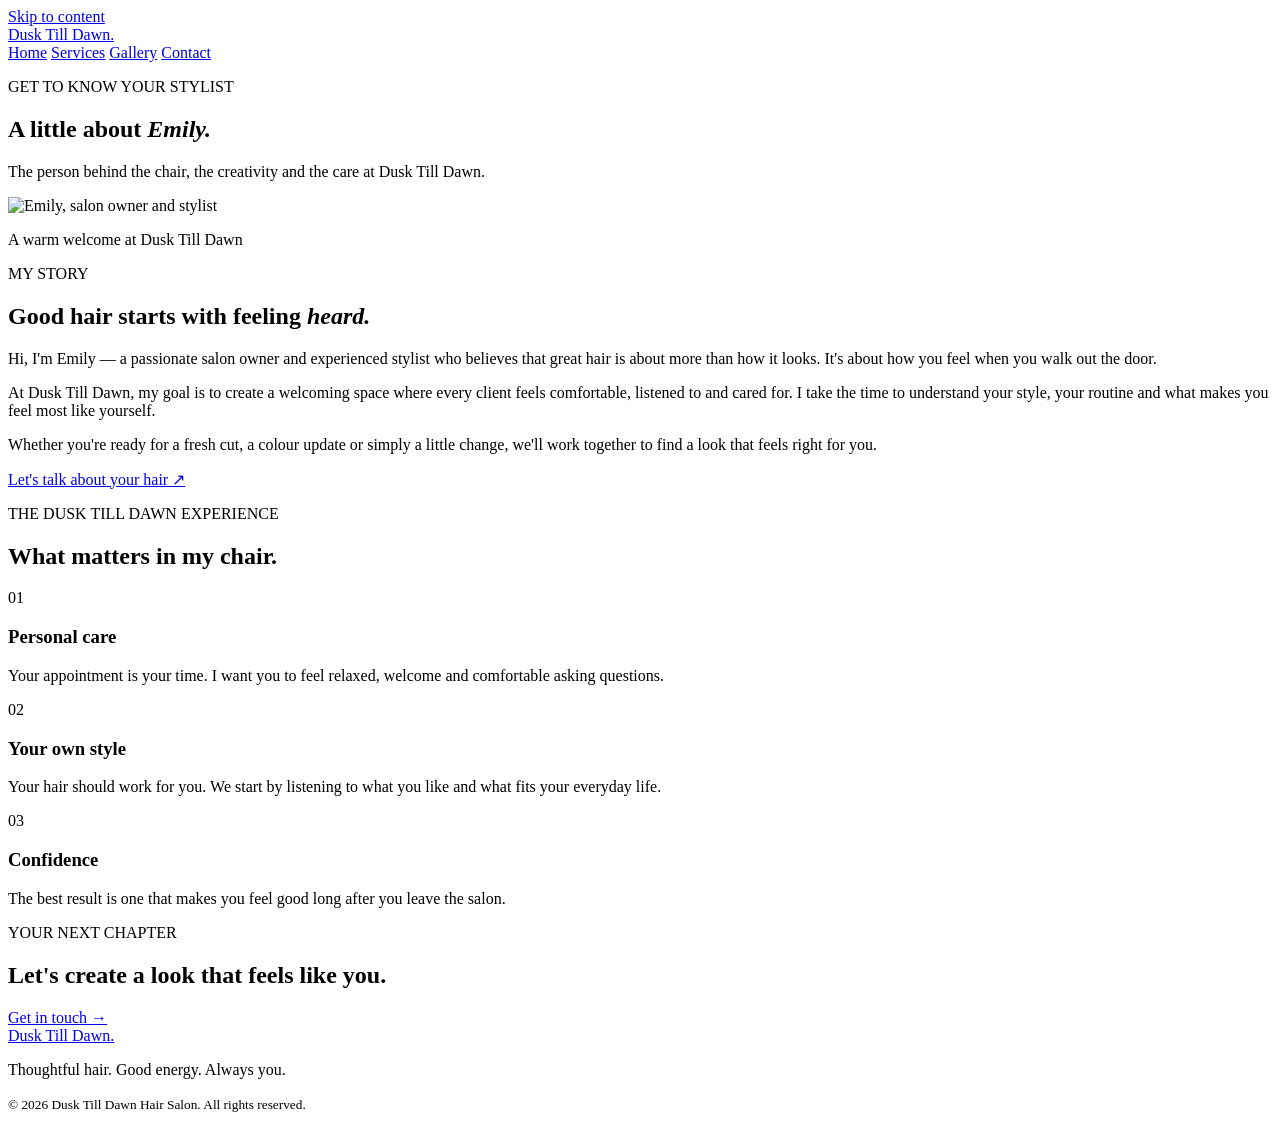
==== about.html @ a21759e8 "Add Emily about page" ====
<!DOCTYPE html>
<html lang="en">
<head>
  <meta charset="UTF-8">
  <meta name="viewport" content="width=device-width, initial-scale=1.0">
  <meta name="description" content="Meet Emily, the stylist behind Dusk Till Dawn Hair Salon.">
  <link rel="preconnect" href="https://fonts.googleapis.com">
  <link rel="preconnect" href="https://fonts.gstatic.com" crossorigin>
  <link href="https://fonts.googleapis.com/css2?family=DM+Sans:wght@400;500;600;700&family=Playfair+Display:wght@500;600;700&display=swap" rel="stylesheet">
  <link rel="stylesheet" href="css/about.css">
  <title>About Emily | Dusk Till Dawn Hair Salon</title>
</head>
<body>
  <a class="skip-link" href="#main">Skip to content</a>
  <header class="site-header">
    <a class="wordmark" href="index.html" aria-label="Dusk Till Dawn home">Dusk Till Dawn<span>.</span></a>
    <nav aria-label="Main navigation">
      <a href="index.html">Home</a>
      <a href="index.html#skills">Services</a>
      <a href="index.html#work">Gallery</a>
      <a href="index.html#contact">Contact</a>
    </nav>
  </header>

  <main id="main">
    <section class="about-hero" aria-labelledby="page-title">
      <p class="eyebrow">GET TO KNOW YOUR STYLIST</p>
      <h1 id="page-title">A little about <em>Emily.</em></h1>
      <p class="intro">The person behind the chair, the creativity and the care at Dusk Till Dawn.</p>
    </section>

    <section class="story-section" aria-labelledby="story-title">
      <div class="portrait-wrap">
        <img src="assets/images/owner.png" alt="Emily, salon owner and stylist">
        <p class="image-caption">A warm welcome at Dusk Till Dawn</p>
      </div>
      <div class="story-copy">
        <p class="eyebrow">MY STORY</p>
        <h2 id="story-title">Good hair starts with feeling <em>heard.</em></h2>
        <p>Hi, I'm Emily — a passionate salon owner and experienced stylist who believes that great hair is about more than how it looks. It's about how you feel when you walk out the door.</p>
        <p>At Dusk Till Dawn, my goal is to create a welcoming space where every client feels comfortable, listened to and cared for. I take the time to understand your style, your routine and what makes you feel most like yourself.</p>
        <p>Whether you're ready for a fresh cut, a colour update or simply a little change, we'll work together to find a look that feels right for you.</p>
        <a class="button" href="index.html#contact">Let's talk about your hair <span aria-hidden="true">↗</span></a>
      </div>
    </section>

    <section class="values-section" aria-labelledby="values-title">
      <p class="eyebrow">THE DUSK TILL DAWN EXPERIENCE</p>
      <h2 id="values-title">What matters in my chair.</h2>
      <div class="values-grid">
        <article>
          <span class="value-number">01</span>
          <h3>Personal care</h3>
          <p>Your appointment is your time. I want you to feel relaxed, welcome and comfortable asking questions.</p>
        </article>
        <article>
          <span class="value-number">02</span>
          <h3>Your own style</h3>
          <p>Your hair should work for you. We start by listening to what you like and what fits your everyday life.</p>
        </article>
        <article>
          <span class="value-number">03</span>
          <h3>Confidence</h3>
          <p>The best result is one that makes you feel good long after you leave the salon.</p>
        </article>
      </div>
    </section>

    <section class="closing-section">
      <p class="eyebrow">YOUR NEXT CHAPTER</p>
      <h2>Let's create a look that feels like you.</h2>
      <a class="button button-light" href="index.html#contact">Get in touch <span aria-hidden="true">→</span></a>
    </section>
  </main>

  <footer class="site-footer">
    <a class="wordmark" href="index.html">Dusk Till Dawn<span>.</span></a>
    <p>Thoughtful hair. Good energy. Always you.</p>
    <small>&copy; 2026 Dusk Till Dawn Hair Salon. All rights reserved.</small>
  </footer>
</body>
</html>
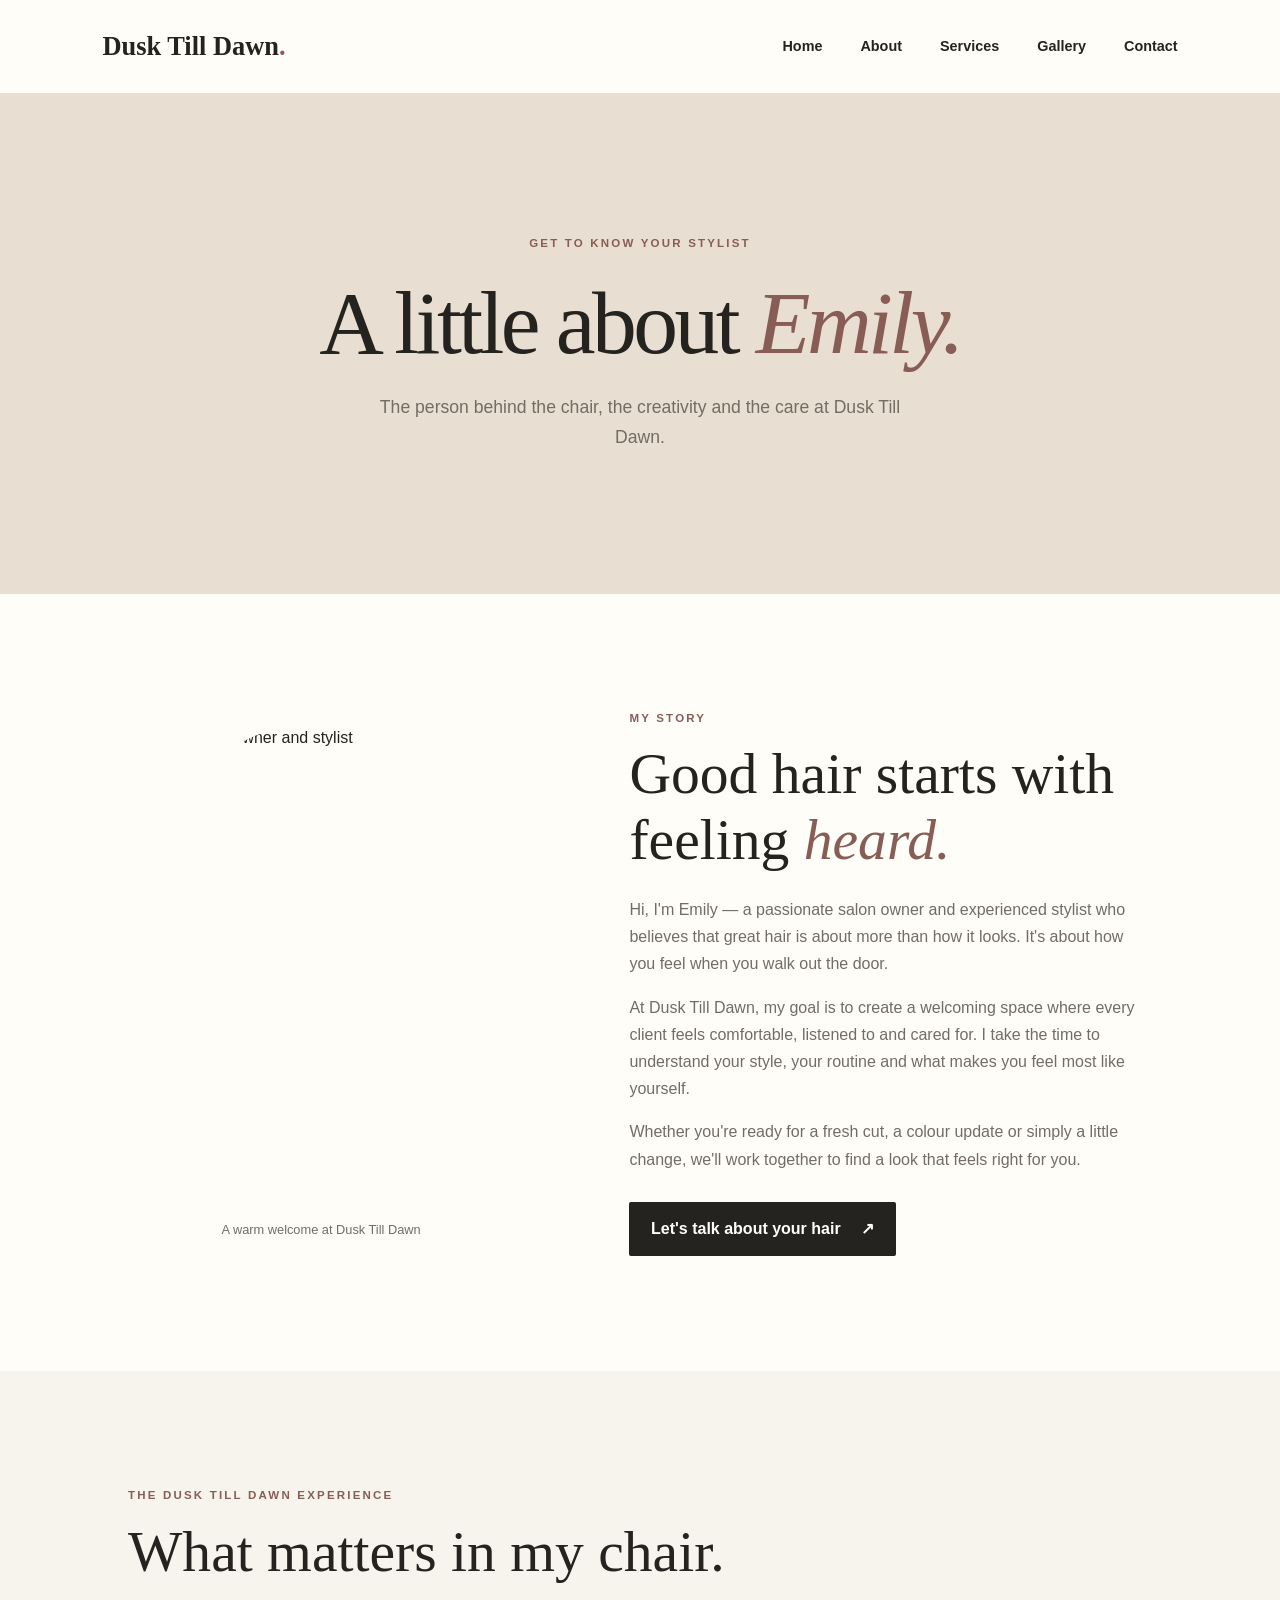
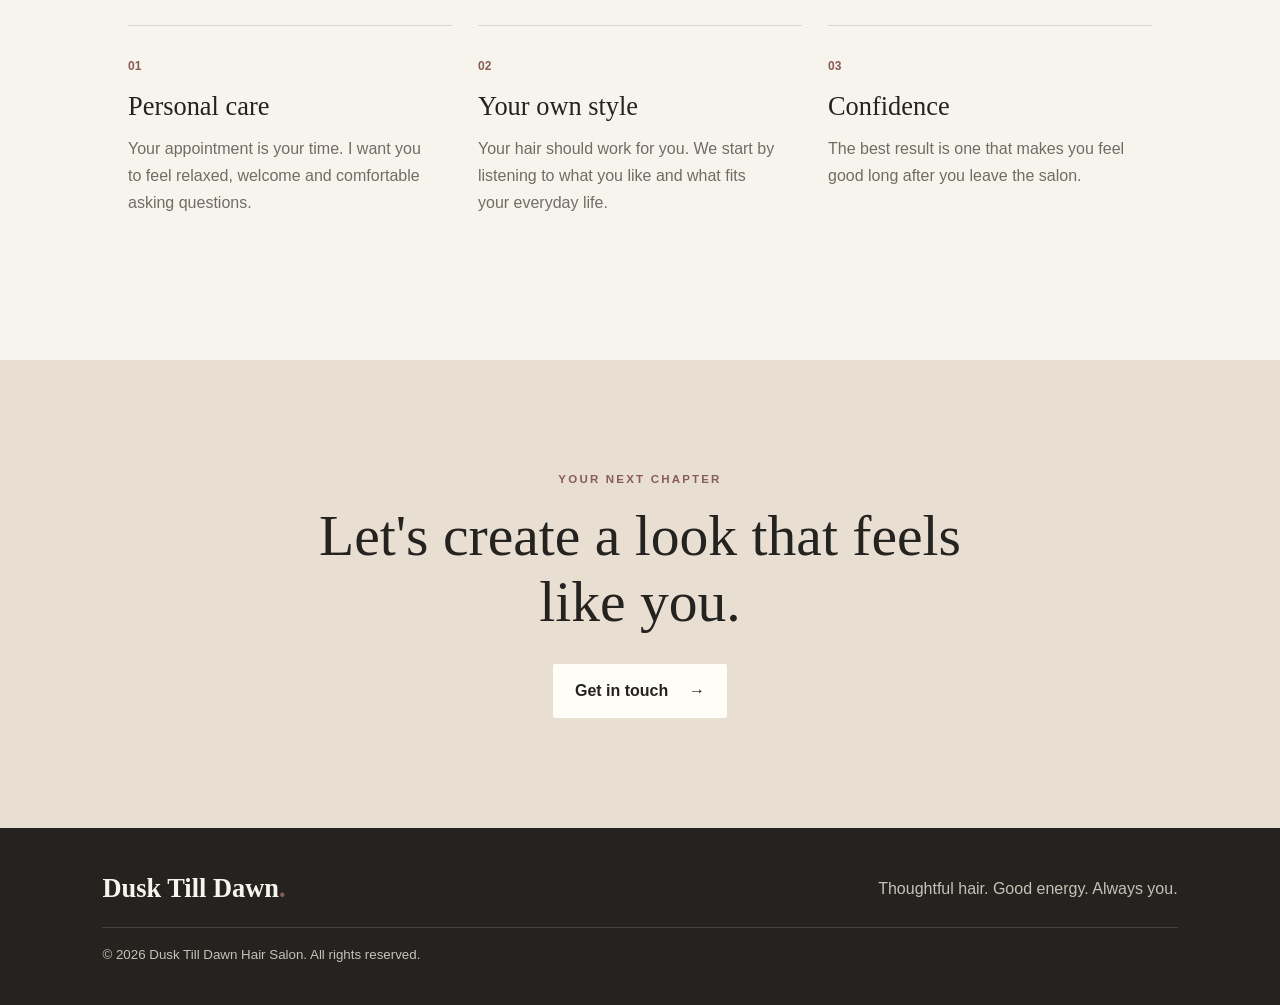
==== commit c19ccdd6: "Add active About link to site navigation" ====
--- a/about.html
+++ b/about.html
@@ -16,6 +16,7 @@
     <a class="wordmark" href="index.html" aria-label="Dusk Till Dawn home">Dusk Till Dawn<span>.</span></a>
     <nav aria-label="Main navigation">
       <a href="index.html">Home</a>
+      <a href="about.html" aria-current="page">About</a>
       <a href="index.html#skills">Services</a>
       <a href="index.html#work">Gallery</a>
       <a href="index.html#contact">Contact</a>
--- a/css/about.css
+++ b/css/about.css
@@ -0,0 +1,64 @@
+:root {
+  --ink: #24231f;
+  --muted: #716d64;
+  --cream: #f7f4ed;
+  --paper: #fffdf8;
+  --rose: #c58f82;
+  --rose-dark: #875d55;
+  --line: rgba(36, 35, 31, .14);
+}
+* { box-sizing: border-box; margin: 0; padding: 0; }
+html { scroll-behavior: smooth; }
+body { background: var(--cream); color: var(--ink); font-family: "DM Sans", Arial, sans-serif; font-size: 16px; line-height: 1.7; }
+a { color: inherit; text-decoration: none; }
+a:hover { color: var(--rose-dark); }
+.skip-link { position: absolute; left: -9999px; top: 1rem; z-index: 10; padding: .7rem 1rem; background: white; }
+.skip-link:focus { left: 1rem; }
+.site-header { display: flex; justify-content: space-between; align-items: center; gap: 2rem; padding: 24px clamp(24px, 8vw, 110px); background: var(--paper); }
+.wordmark { font-family: "Playfair Display", Georgia, serif; font-size: 1.65rem; font-weight: 600; }
+.wordmark span { color: var(--rose-dark); }
+.site-header nav { display: flex; flex-wrap: wrap; gap: clamp(16px, 3vw, 38px); }
+.site-header nav a { font-size: .9rem; font-weight: 600; }
+.about-hero { padding: clamp(75px, 11vw, 145px) 24px; text-align: center; background: #e9ded2; }
+.eyebrow { color: var(--rose-dark); font-size: .72rem; font-weight: 700; letter-spacing: .19em; text-transform: uppercase; }
+.about-hero .eyebrow { margin-bottom: 1.1rem; }
+h1, h2, h3 { font-family: "Playfair Display", Georgia, serif; font-weight: 500; line-height: 1.15; }
+h1 { font-size: clamp(3rem, 7vw, 6rem); letter-spacing: -.04em; }
+h1 em, h2 em { color: var(--rose-dark); }
+.intro { max-width: 560px; margin: 1.2rem auto 0; color: var(--muted); font-size: 1.1rem; }
+.story-section { display: grid; grid-template-columns: minmax(240px, .85fr) 1.15fr; align-items: center; gap: clamp(40px, 9vw, 125px); padding: clamp(65px, 9vw, 125px) clamp(24px, 10vw, 145px); background: var(--paper); }
+.portrait-wrap img { display: block; width: 100%; max-width: 430px; aspect-ratio: 4 / 5; object-fit: cover; border-radius: 48% 48% 4px 4px; }
+.image-caption { margin-top: .8rem; color: var(--muted); font-size: .8rem; text-align: center; }
+.story-copy h2, .values-section h2, .closing-section h2 { margin: .8rem 0 1.4rem; font-size: clamp(2.4rem, 4.5vw, 4rem); }
+.story-copy p:not(.eyebrow) { margin-top: 1rem; color: var(--muted); }
+.button { display: inline-flex; align-items: center; justify-content: center; gap: 1.3rem; min-height: 52px; margin-top: 1.8rem; padding: .85rem 1.35rem; border-radius: 2px; background: var(--ink); color: white; font-weight: 700; transition: transform .2s, background .2s; }
+.button:hover { transform: translateY(-2px); background: var(--rose-dark); color: white; }
+.values-section { padding: clamp(65px, 9vw, 120px) clamp(24px, 10vw, 145px); }
+.values-section h2 { max-width: 700px; }
+.values-grid { display: grid; grid-template-columns: repeat(3, 1fr); gap: 26px; margin-top: 2.5rem; }
+.values-grid article { padding: 1.6rem 1.5rem 1.8rem 0; border-top: 1px solid var(--line); }
+.value-number { color: var(--rose-dark); font-size: .75rem; font-weight: 700; }
+.values-grid h3 { margin: .8rem 0; font-size: 1.65rem; }
+.values-grid p { color: var(--muted); }
+.closing-section { padding: clamp(65px, 9vw, 110px) 24px; text-align: center; background: #e9ded2; }
+.closing-section h2 { max-width: 700px; margin: .8rem auto 0; }
+.button-light { background: var(--paper); color: var(--ink); }
+.site-footer { display: grid; grid-template-columns: 1fr 1fr; align-items: center; gap: 1rem; padding: 38px clamp(24px, 8vw, 110px); background: var(--ink); color: var(--cream); }
+.site-footer p { color: #c7c0b6; text-align: right; }
+.site-footer small { grid-column: 1 / -1; padding-top: 1rem; border-top: 1px solid #ffffff25; color: #c7c0b6; }
+@media (max-width: 720px) {
+  .site-header { align-items: flex-start; flex-direction: column; }
+  .story-section { grid-template-columns: 1fr; }
+  .portrait-wrap img { max-width: 330px; }
+  .values-grid { grid-template-columns: 1fr; gap: 10px; }
+}
+@media (max-width: 480px) {
+  .site-header nav { gap: 14px; }
+  .site-header nav a { font-size: .82rem; }
+  .site-footer { grid-template-columns: 1fr; }
+  .site-footer p { text-align: left; }
+  .site-footer small { grid-column: 1; }
+}
+@media (prefers-reduced-motion: reduce) {
+  *, *::before, *::after { scroll-behavior: auto; transition-duration: .01ms; }
+}
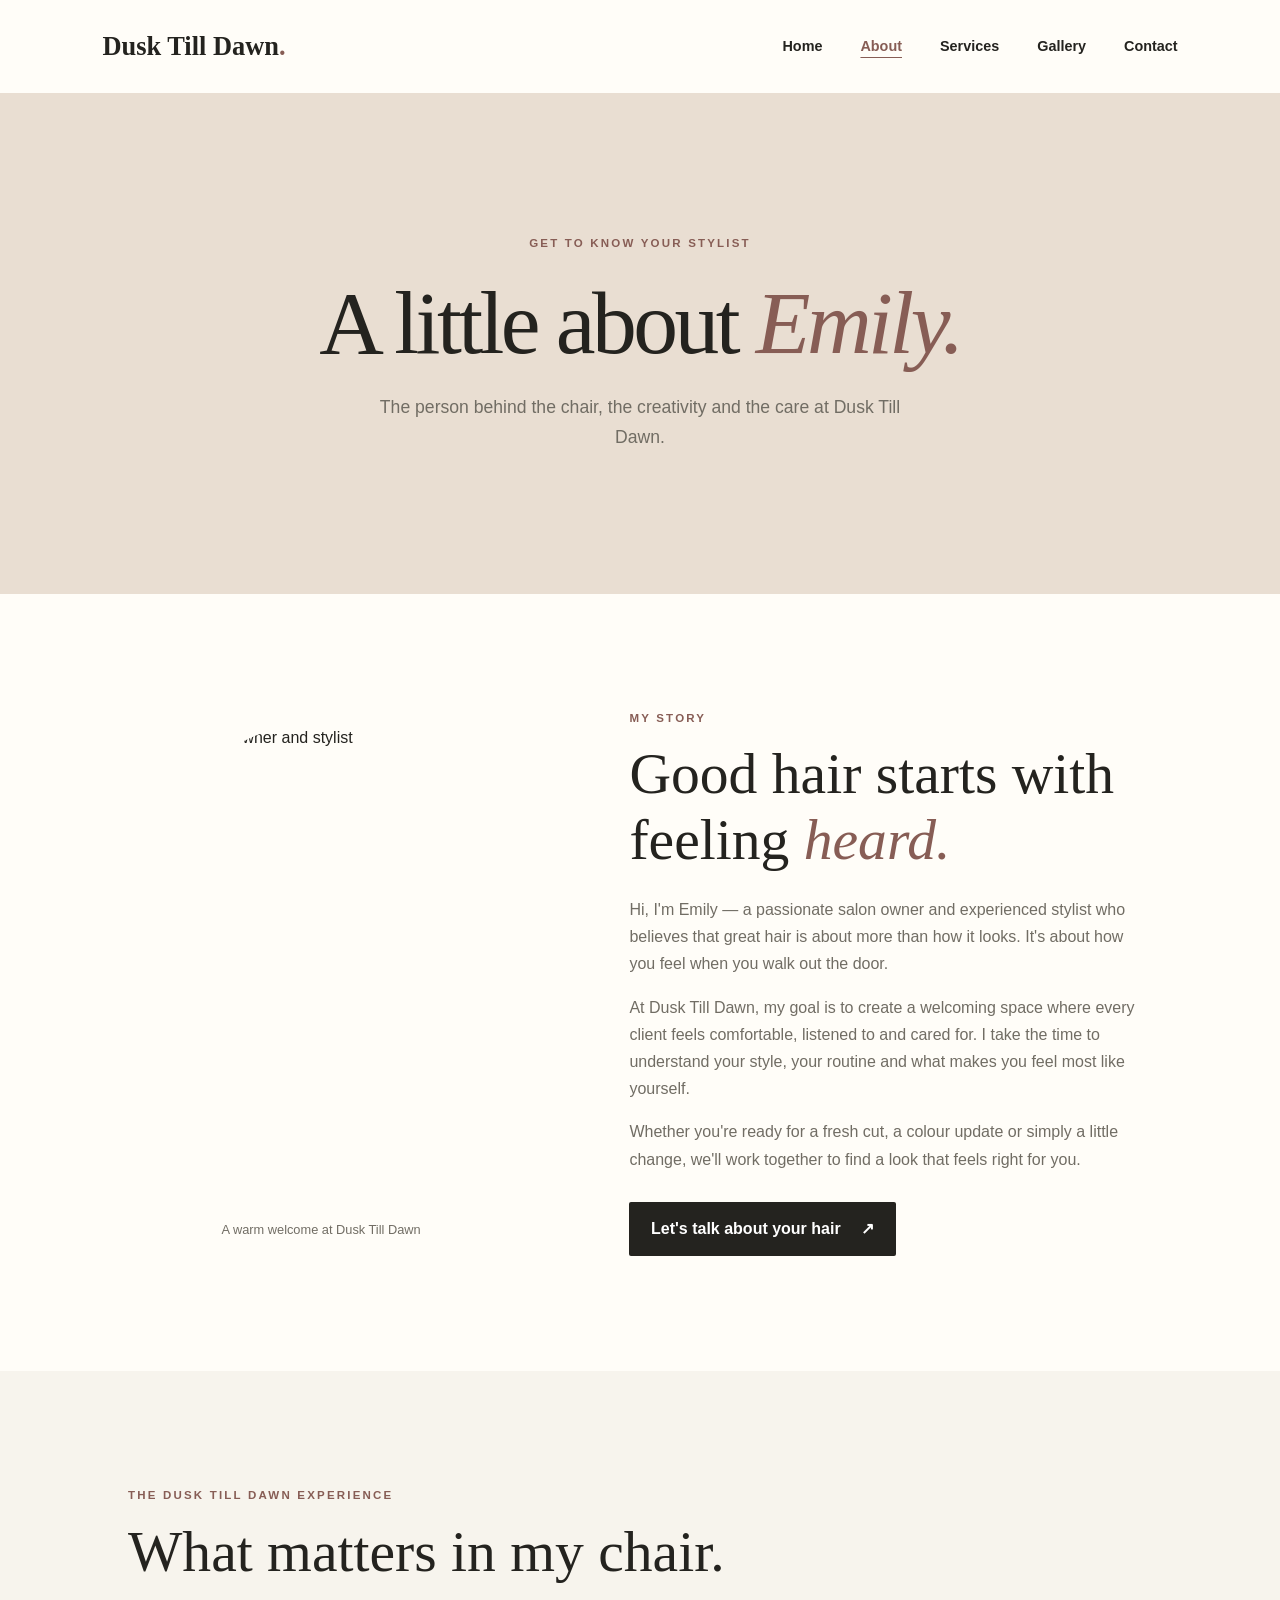
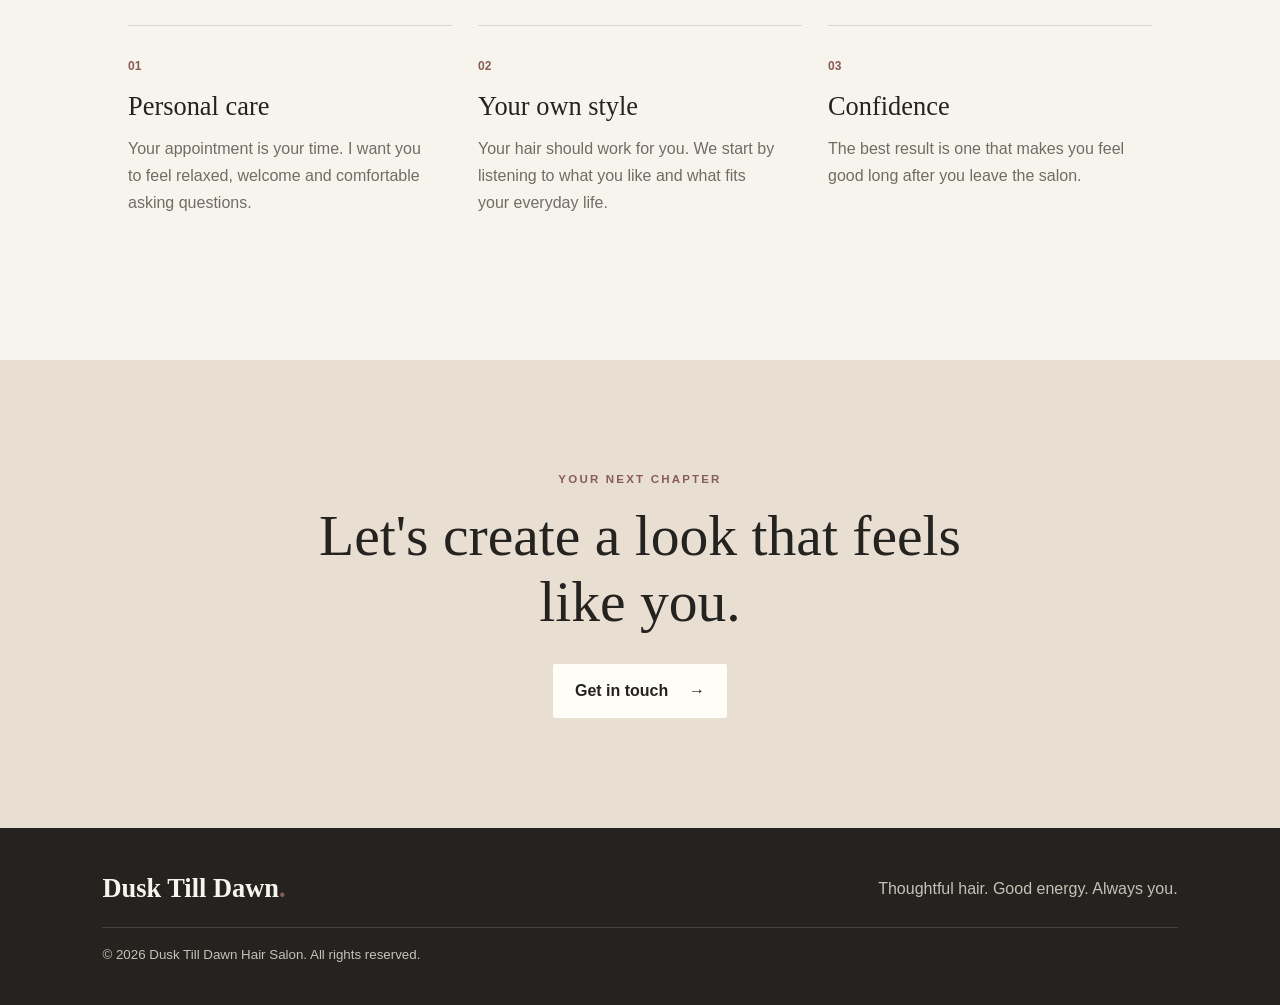
==== commit 742dbf1d: "Link About page contact navigation to contact page" ====
--- a/about.html
+++ b/about.html
@@ -19,7 +19,7 @@
       <a href="about.html" aria-current="page">About</a>
       <a href="index.html#skills">Services</a>
       <a href="index.html#work">Gallery</a>
-      <a href="index.html#contact">Contact</a>
+      <a href="contact.html">Contact</a>
     </nav>
   </header>
 
@@ -41,7 +41,7 @@
         <p>Hi, I'm Emily — a passionate salon owner and experienced stylist who believes that great hair is about more than how it looks. It's about how you feel when you walk out the door.</p>
         <p>At Dusk Till Dawn, my goal is to create a welcoming space where every client feels comfortable, listened to and cared for. I take the time to understand your style, your routine and what makes you feel most like yourself.</p>
         <p>Whether you're ready for a fresh cut, a colour update or simply a little change, we'll work together to find a look that feels right for you.</p>
-        <a class="button" href="index.html#contact">Let's talk about your hair <span aria-hidden="true">↗</span></a>
+        <a class="button" href="contact.html">Let's talk about your hair <span aria-hidden="true">↗</span></a>
       </div>
     </section>
 
@@ -70,7 +70,7 @@
     <section class="closing-section">
       <p class="eyebrow">YOUR NEXT CHAPTER</p>
       <h2>Let's create a look that feels like you.</h2>
-      <a class="button button-light" href="index.html#contact">Get in touch <span aria-hidden="true">→</span></a>
+      <a class="button button-light" href="contact.html">Get in touch <span aria-hidden="true">→</span></a>
     </section>
   </main>
 
--- a/css/about.css
+++ b/css/about.css
@@ -61,4 +61,7 @@
 }
 @media (prefers-reduced-motion: reduce) {
   *, *::before, *::after { scroll-behavior: auto; transition-duration: .01ms; }
-}+}
+nav a, .site-header nav a, .footer-links a { transition: color .2s ease, opacity .2s ease; }
+nav a:focus-visible, .site-header nav a:focus-visible, .footer-links a:focus-visible, .brand:focus-visible { outline: 2px solid var(--rose-dark); outline-offset: 5px; border-radius: 2px; }
+nav a[aria-current="page"], .site-header nav a[aria-current="page"] { color: var(--rose-dark); text-decoration: underline; text-decoration-thickness: 1px; text-underline-offset: 6px; }
